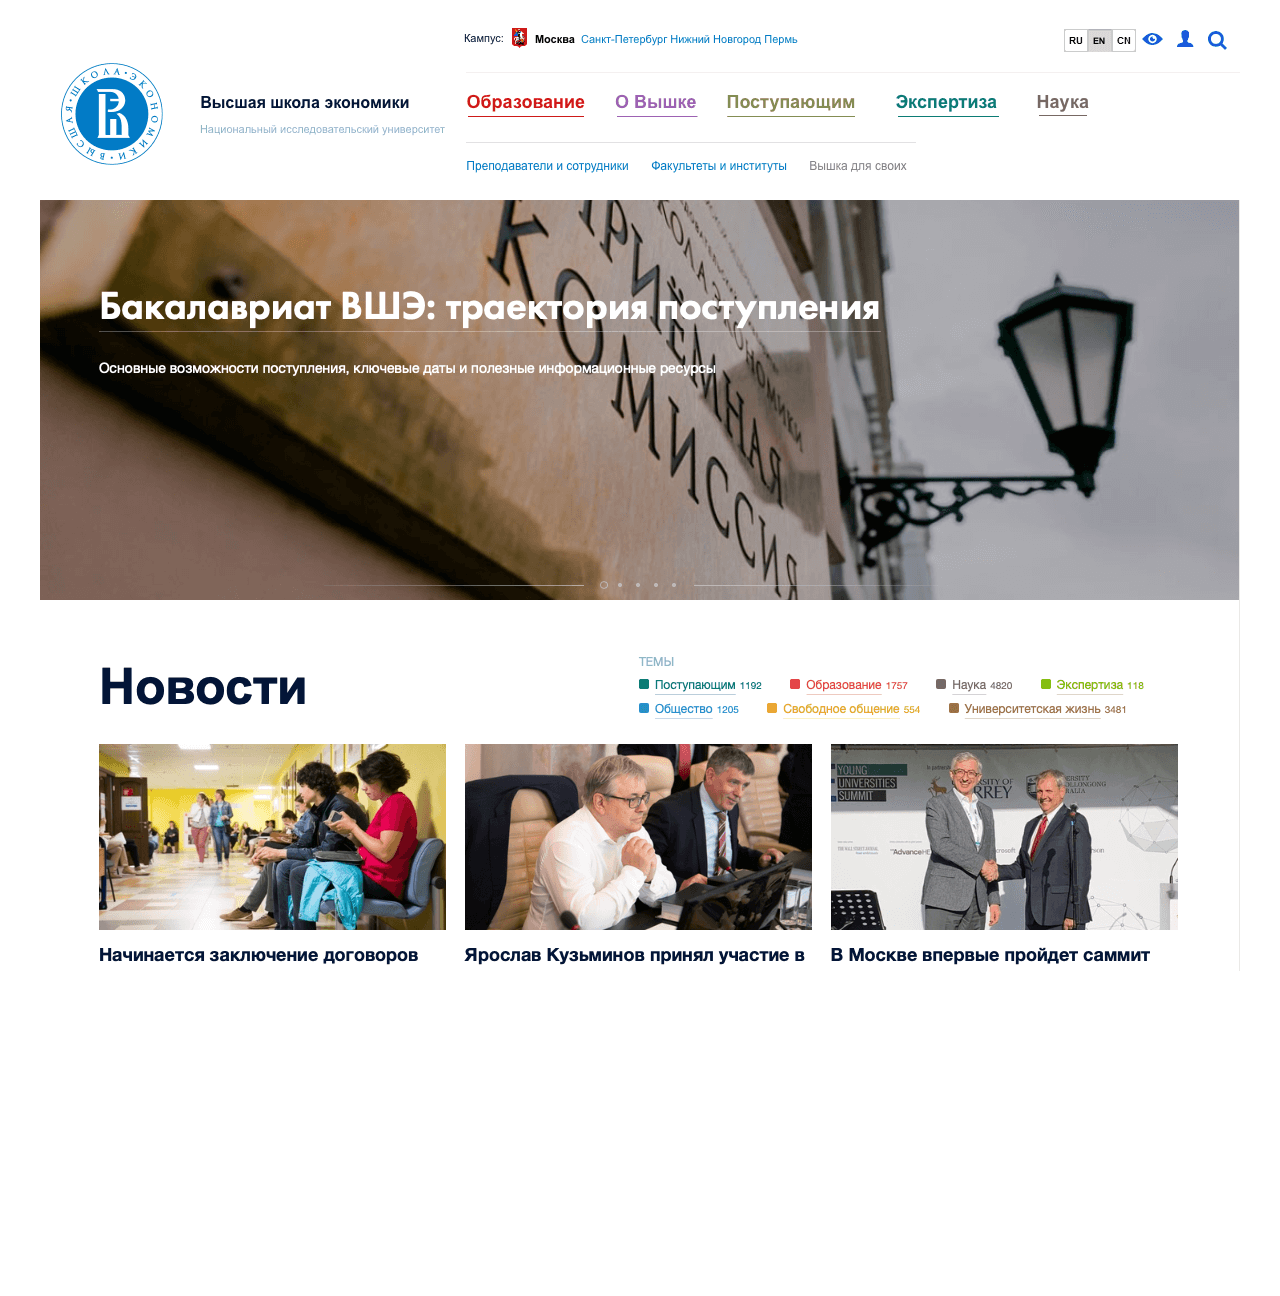
==== index.html @ b5f8c48b "updated paths" ====
<!DOCTYPE html>
<html>
<head>
	<title>hse.ru header demo</title>
</head>
<body>
<style>
.body {
	height: 100vw;
	background: url('img/main/414@1x.png') top center / 414px no-repeat;
}
.body:hover {background: url('img/menu/Inner414 Burger Down White.png') top center / 414px no-repeat;}

@media (min-width: 768px) {
	.body {background: url('img/main/NewHeader768 WHITEMENU Version@1x.png') top center / 768px no-repeat;}
	.body:hover {background: url('img/menu/NewHeader768 WHITEMENU Burger Horisontal Dropdown@1x.png') top center / 768px no-repeat;}
}

@media (min-width: 992px) {
	.body {background: url('img/main/NewHeader992@1x.png') top center / 992px no-repeat;}
	.body:hover {background: url('img/menu/NewHeader992 MENU@1x.png') top center / 992px no-repeat;}
}

@media (min-width: 1200px) {
	.body {background: url('img/main/NewHeader1200@1x.png') top center / 1200px no-repeat;}
	.body:hover {background: url('img/menu/NewHeader1200 MENU@1x.png') top center / 1200px no-repeat;}
}

@media (min-width: 1600px) {
	.body {background: url('img/main/NewHeader1600@1x.png') top center / 1600px no-repeat;}
	.body:hover {background: url('img/menu/NewHeader1600 MENU@1x.png') top center / 1600px no-repeat;}
}

</style>
<div class="body"></div>
</body>
</html>
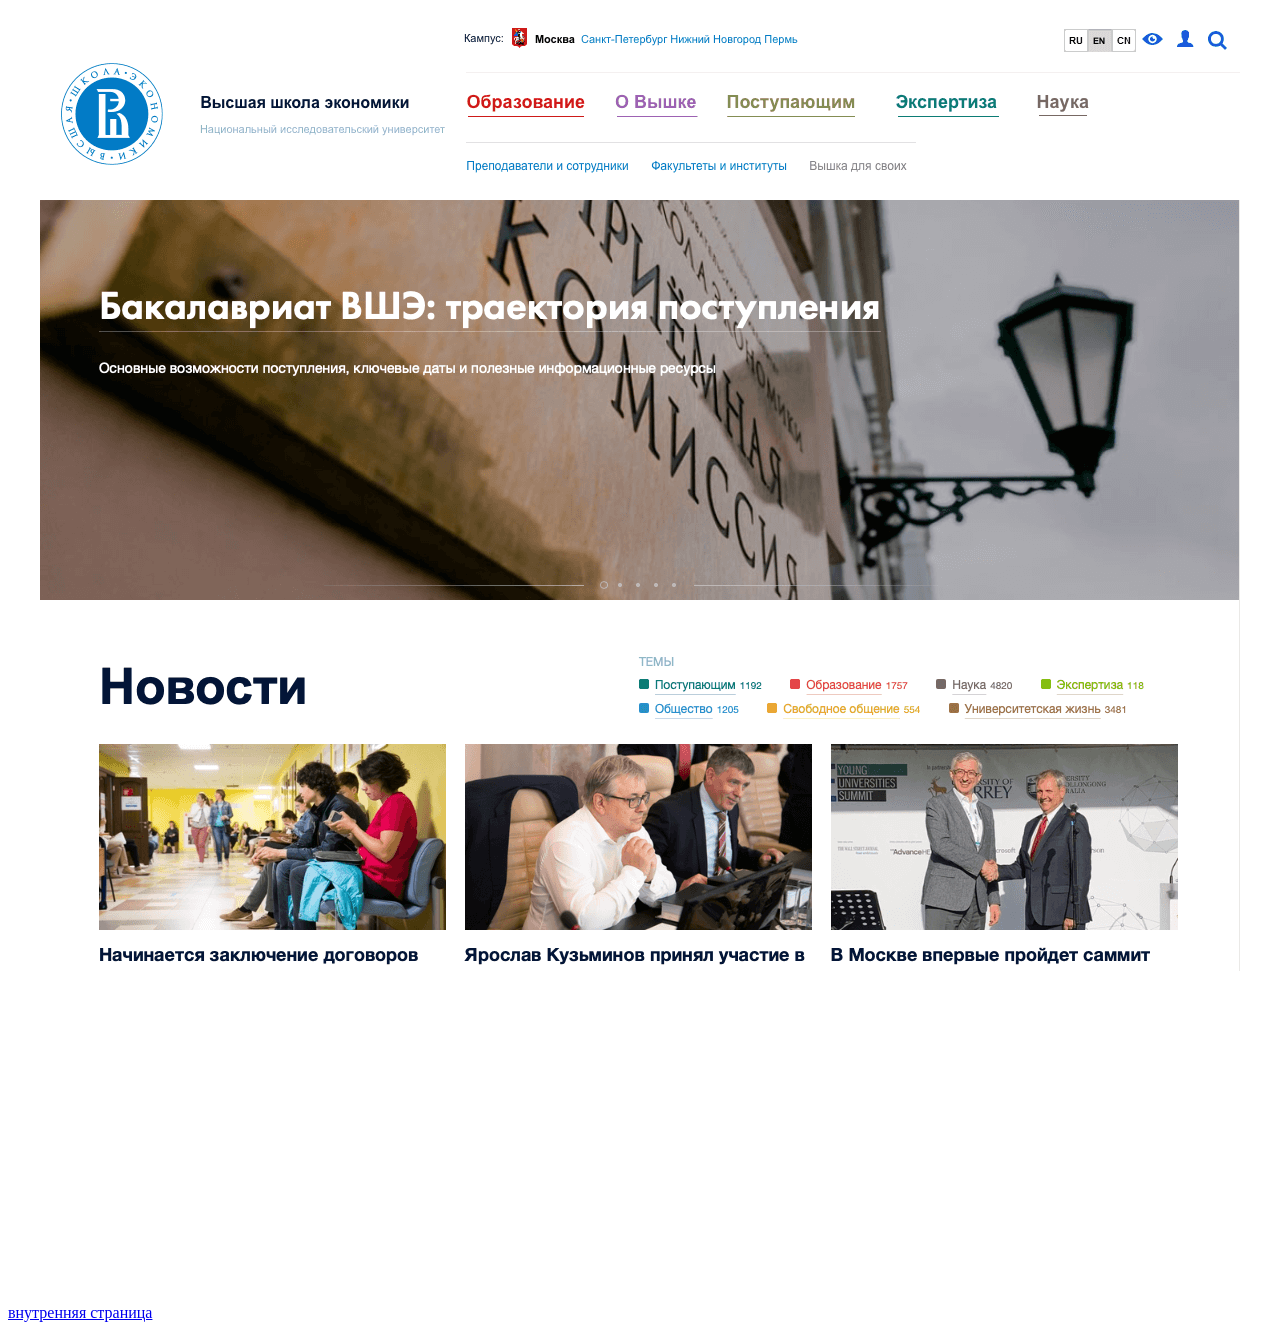
==== commit fc53bc76: "+ inner page" ====
--- a/index.html
+++ b/index.html
@@ -33,5 +33,6 @@
 
 </style>
 <div class="body"></div>
+<p><a href="inner.html">внутренняя страница</a></p>
 </body>
 </html>
